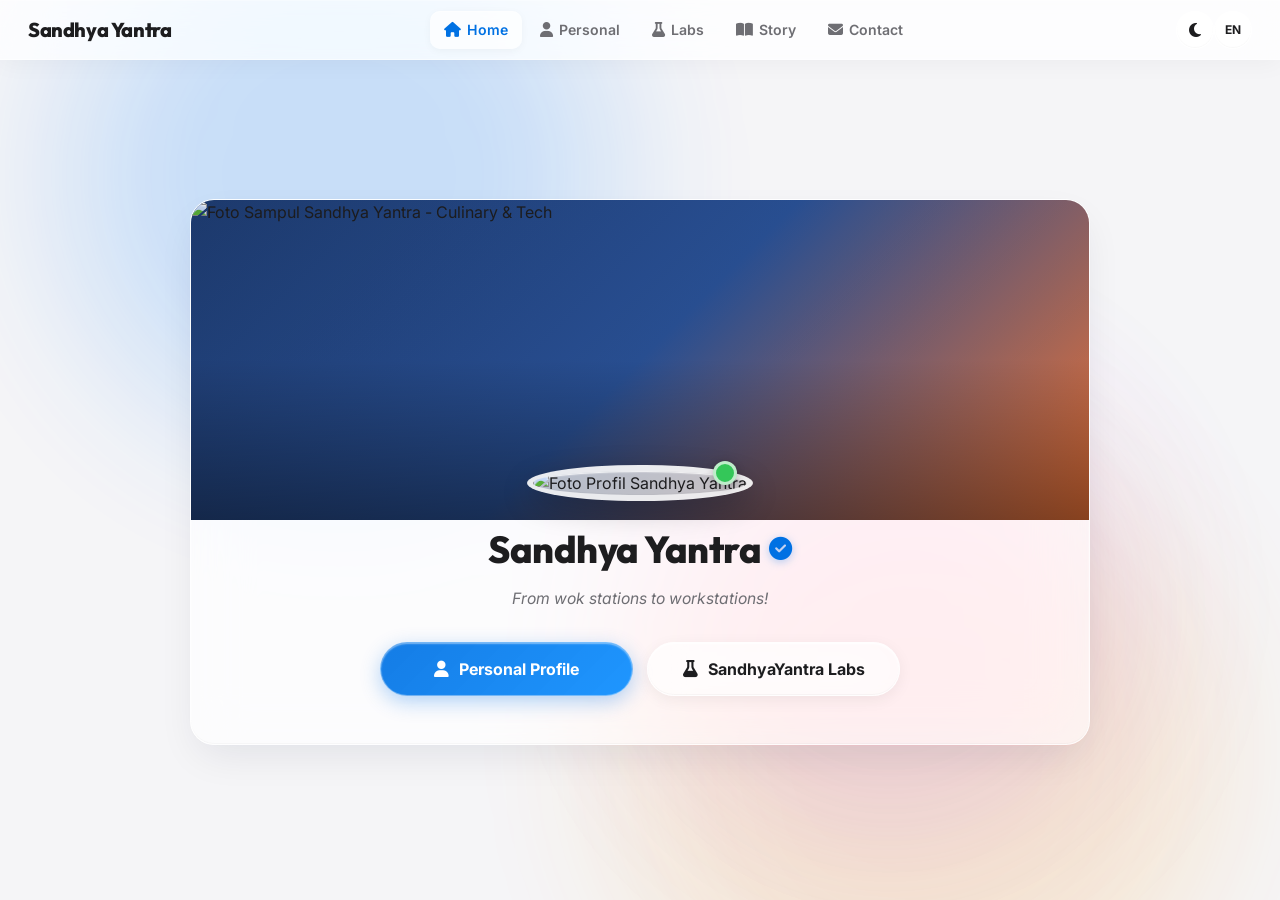
==== index.html @ 13108ecb "feat: update script version to v5 across multiple HTML files and enhance Indonesian translations in " ====
<!DOCTYPE html>
<html lang="en">
<head>
  <meta charset="UTF-8">
  <meta name="viewport" content="width=device-width, initial-scale=1.0">
  <title>Sandhya Yantra | From Wok Stations to Workstations</title>
  <meta name="description" content="Official landing page of Sandhya Yantra - Culinary professional transitioning into tech & web development.">
  
  <!-- Font Awesome 6 CDN for crisp icons -->
  <link rel="stylesheet" href="https://cdnjs.cloudflare.com/ajax/libs/font-awesome/6.5.1/css/all.min.css">
  
  <!-- Google Fonts: SF Pro / Inter & Outfit -->
  <link rel="preconnect" href="https://fonts.googleapis.com">
  <link rel="preconnect" href="https://fonts.gstatic.com" crossorigin>
  <link href="https://fonts.googleapis.com/css2?family=Inter:wght@300;400;500;600;700;800&family=Outfit:wght@500;600;700;800&display=swap" rel="stylesheet">
  
  <!-- Apple Liquid Glass Theme CSS -->
  <link rel="stylesheet" href="assets/css/style.css">
</head>
<body>

  <!-- Ambient Fluid Light Blobs (Provides dynamic refraction behind the liquid glass) -->
  <div class="glass-ambient-bg" aria-hidden="true">
    <div class="ambient-blob blob-1"></div>
    <div class="ambient-blob blob-2"></div>
    <div class="ambient-blob blob-3"></div>
  </div>

  <!-- ==========================================================================
       APPLE LIQUID GLASS TOP NAVIGATION BAR
       ========================================================================== -->
  <header class="glass-navbar">
    <!-- Left: Brand Title -->
    <div class="glass-nav-left">
      <a href="index.html" class="glass-brand-title">Sandhya Yantra</a>
    </div>

    <!-- Center: Navigation Tabs -->
    <nav class="glass-nav-center" aria-label="Main Navigation">
      <a href="index.html" class="glass-nav-tab active" title="Home">
        <i class="fa-solid fa-house"></i>
        <span class="tab-label">Home</span>
      </a>
      <a href="personal.html" class="glass-nav-tab" title="Personal Profile">
        <i class="fa-solid fa-user"></i>
        <span class="tab-label">Personal</span>
      </a>
      <a href="sandhyayantralabs.html" class="glass-nav-tab" title="SandhyaYantra Labs">
        <i class="fa-solid fa-flask"></i>
        <span class="tab-label">Labs</span>
      </a>
      <a href="story.html" class="glass-nav-tab" title="My Story">
        <i class="fa-solid fa-book-open"></i>
        <span class="tab-label">Story</span>
      </a>
      <a href="contact.html" class="glass-nav-tab" title="Contact">
        <i class="fa-solid fa-envelope"></i>
        <span class="tab-label">Contact</span>
      </a>
    </nav>

    <!-- Right: Theme Switcher -->
    <div class="glass-nav-right">
      <button class="glass-theme-btn" id="themeToggleBtn" title="Ganti Tema (Dark / Light Mode)" aria-label="Ganti Tema">
        <i class="fa-solid fa-moon" id="themeIcon"></i>
      </button>
      <button class="glass-language-btn" id="languageToggleBtn" type="button" aria-label="Ubah bahasa">
        <span id="languageLabel">EN</span>
      </button>
    </div>
  </header>

  <!-- ==========================================================================
       APPLE LIQUID GLASS PROFILE HERO CARD
       ========================================================================== -->
  <main class="glass-profile-main-container">
    <div class="glass-card-wrapper">
      
      <!-- Foto Sampul (Cover Photo) -->
      <div class="glass-cover-container">
        <img src="https://images.unsplash.com/photo-1555396273-367ea4eb4db5?w=1600&auto=format&fit=crop&q=80" 
             alt="Foto Sampul Sandhya Yantra - Culinary & Tech" 
             class="glass-cover-image">
        <div class="glass-cover-gradient-overlay"></div>
      </div>

      <!-- Profile Content Area -->
      <div class="glass-profile-content-body">
        
        <!-- Foto Profil (Profile Picture with Glass Ring) -->
        <div class="glass-avatar-wrapper">
          <img src="https://images.unsplash.com/photo-1577219491135-ce391730fb2c?w=400&auto=format&fit=crop&q=80" 
               alt="Foto Profil Sandhya Yantra" 
               class="glass-avatar-image">
          <div class="glass-online-indicator" title="Active Now"></div>
        </div>

        <!-- H1 Nama -->
        <div class="glass-name-heading-group">
          <h1 class="glass-profile-name">
            Sandhya Yantra
            <span class="glass-verified-check" title="Terverifikasi">
              <i class="fa-solid fa-circle-check"></i>
            </span>
          </h1>
        </div>

        <!-- Tagline (Tanpa Emoji) -->
        <div class="glass-tagline-container">
          <p class="glass-tagline-sub">From wok stations to workstations!</p>
        </div>

        <!-- 2 Tombol Aksi Liquid Glass (Personal & SandhyaYantra Labs) -->
        <div class="glass-action-buttons-group">
          <!-- Tombol 1: Menuju Personal -->
          <a href="personal.html" class="glass-cta-btn glass-cta-primary">
            <i class="fa-solid fa-user"></i>
            <span>Personal Profile</span>
          </a>

          <!-- Tombol 2: Menuju Bisnis (SandhyaYantra Labs) -->
          <a href="sandhyayantralabs.html" class="glass-cta-btn glass-cta-secondary">
            <i class="fa-solid fa-flask"></i>
            <span>SandhyaYantra Labs</span>
          </a>
        </div>

      </div>

    </div>
  </main>

  <!-- Custom JavaScript (Theme Switcher & Interactions) -->
  <script src="assets/js/script.js?v=5"></script>
</body>
</html>
---- assets/css/style.css ----
/* ==========================================================================
   SANDHYA YANTRA - APPLE LIQUID GLASS THEME (STYLE.CSS)
   Ultra-Premium Apple Glassmorphism with Full Mobile & Desktop Responsiveness
   ========================================================================== */

:root {
  /* Apple Light Mode - Pure Liquid Glass */
  --glass-bg-base: #f5f5f7;
  --glass-panel-bg: rgba(255, 255, 255, 0.68);
  --glass-panel-hover: rgba(255, 255, 255, 0.84);
  --glass-nav-bg: rgba(255, 255, 255, 0.78);
  --glass-card-nested: rgba(255, 255, 255, 0.55);
  --glass-border: rgba(255, 255, 255, 0.7);
  --glass-border-subtle: rgba(255, 255, 255, 0.45);
  --glass-inner-specular: inset 0 1px 1.5px 0 rgba(255, 255, 255, 0.95), inset 0 -1px 1px 0 rgba(0, 0, 0, 0.03);
  --glass-shadow: 0 16px 40px -8px rgba(0, 20, 60, 0.09), 0 0 1px rgba(0, 0, 0, 0.08);
  --glass-shadow-hover: 0 24px 50px -6px rgba(0, 50, 150, 0.15), 0 0 1px rgba(0, 0, 0, 0.1);
  --glass-blur: blur(28px) saturate(190%);
  
  /* Mouse & Touch Spotlight Glow Color */
  --mouse-glow: rgba(0, 113, 227, 0.16);
  --mouse-glow-border: rgba(0, 113, 227, 0.35);
  
  /* Text & Accent Tokens */
  --apple-text-primary: #1d1d1f;
  --apple-text-secondary: #6e6e73;
  --apple-text-muted: #86868b;
  --apple-blue: #0071e3;
  --apple-blue-hover: #0077ed;
  --apple-blue-glow: rgba(0, 113, 227, 0.3);
  --apple-green: #34c759;
  --apple-purple: #af52de;
  --apple-orange: #ff9500;
  
  /* Input & Button Tokens */
  --btn-primary-bg: linear-gradient(135deg, rgba(0, 113, 227, 0.92) 0%, rgba(0, 136, 255, 0.88) 100%);
  --btn-primary-border: rgba(255, 255, 255, 0.4);
  --btn-secondary-bg: rgba(255, 255, 255, 0.55);
  --btn-secondary-border: rgba(255, 255, 255, 0.7);
  --btn-secondary-hover: rgba(255, 255, 255, 0.88);
  --btn-secondary-text: #1d1d1f;
  --glass-input-bg: rgba(255, 255, 255, 0.65);
  --glass-input-border: rgba(0, 0, 0, 0.1);
  
  /* Ambient Mesh Orbs */
  --blob-1: rgba(0, 122, 255, 0.22);
  --blob-2: rgba(255, 149, 0, 0.18);
  --blob-3: rgba(175, 82, 222, 0.18);

  /* Dimensions & Typography */
  --nav-height: 60px;
  --radius-sm: 10px;
  --radius-md: 16px;
  --radius-lg: 24px;
  --radius-full: 9999px;
  --font-sans: -apple-system, BlinkMacSystemFont, 'SF Pro Display', 'SF Pro Text', 'Inter', 'Segoe UI', Roboto, sans-serif;
  --transition: all 0.3s cubic-bezier(0.16, 1, 0.3, 1);
}

[data-theme="dark"] {
  /* Apple Dark Mode - Deep Cosmic VisionOS Glass */
  --glass-bg-base: #0a0c10;
  --glass-panel-bg: rgba(24, 28, 38, 0.72);
  --glass-panel-hover: rgba(34, 40, 56, 0.85);
  --glass-nav-bg: rgba(18, 22, 30, 0.82);
  --glass-card-nested: rgba(255, 255, 255, 0.05);
  --glass-border: rgba(255, 255, 255, 0.14);
  --glass-border-subtle: rgba(255, 255, 255, 0.08);
  --glass-inner-specular: inset 0 1px 1.5px 0 rgba(255, 255, 255, 0.25), inset 0 -1px 1px 0 rgba(0, 0, 0, 0.4);
  --glass-shadow: 0 20px 60px -10px rgba(0, 0, 0, 0.7), 0 0 1px rgba(255, 255, 255, 0.1);
  --glass-shadow-hover: 0 30px 70px -8px rgba(0, 0, 0, 0.85), 0 0 1px rgba(255, 255, 255, 0.2);
  --glass-blur: blur(32px) saturate(210%);
  
  /* Mouse & Touch Spotlight Glow Color */
  --mouse-glow: rgba(41, 151, 255, 0.25);
  --mouse-glow-border: rgba(41, 151, 255, 0.45);
  
  /* Text & Accent Tokens */
  --apple-text-primary: #f5f5f7;
  --apple-text-secondary: #a1a1a6;
  --apple-text-muted: #86868b;
  --apple-blue: #2997ff;
  --apple-blue-hover: #40a9ff;
  --apple-blue-glow: rgba(41, 151, 255, 0.4);
  --apple-green: #30d158;
  --apple-purple: #bf5af2;
  --apple-orange: #ff9f0a;
  
  /* Input & Button Tokens */
  --btn-primary-bg: linear-gradient(135deg, rgba(41, 151, 255, 0.9) 0%, rgba(0, 113, 227, 0.85) 100%);
  --btn-primary-border: rgba(255, 255, 255, 0.35);
  --btn-secondary-bg: rgba(255, 255, 255, 0.09);
  --btn-secondary-border: rgba(255, 255, 255, 0.16);
  --btn-secondary-hover: rgba(255, 255, 255, 0.18);
  --btn-secondary-text: #f5f5f7;
  --glass-input-bg: rgba(255, 255, 255, 0.07);
  --glass-input-border: rgba(255, 255, 255, 0.12);
  
  /* Ambient Mesh Orbs */
  --blob-1: rgba(0, 113, 227, 0.28);
  --blob-2: rgba(255, 69, 58, 0.2);
  --blob-3: rgba(191, 90, 242, 0.24);
}

/* ==========================================================================
   BASE RESET, ACCESSIBILITY & TEXT SELECTION CONTROL
   ========================================================================== */
* {
  margin: 0;
  padding: 0;
  box-sizing: border-box;
  font-family: var(--font-sans);
  -webkit-font-smoothing: antialiased;
  -moz-osx-font-smoothing: grayscale;
  
  /* Disable text selection and highlight */
  -webkit-user-select: none;
  -moz-user-select: none;
  -ms-user-select: none;
  user-select: none;
  -webkit-touch-callout: none;
}

html {
  font-size: 16px;
  scroll-behavior: smooth;
}

body {
  background-color: var(--glass-bg-base);
  color: var(--apple-text-primary);
  min-height: 100vh;
  display: flex;
  flex-direction: column;
  line-height: 1.5;
  overflow-x: hidden;
  position: relative;
  transition: background-color 0.4s ease, color 0.4s ease;
  touch-action: manipulation;
  
  /* Disable text selection */
  -webkit-user-select: none;
  -moz-user-select: none;
  -ms-user-select: none;
  user-select: none;
}

/* Allow text selection in form inputs and textareas so users can type normally */
input,
textarea {
  -webkit-user-select: text;
  -moz-user-select: text;
  -ms-user-select: text;
  user-select: text;
}

img {
  -webkit-user-drag: none;
  user-select: none;
  -webkit-user-select: none;
  pointer-events: auto;
}

a {
  text-decoration: none;
  color: inherit;
}

button {
  border: none;
  background: transparent;
  cursor: pointer;
  font-family: inherit;
  font-size: 0.9375rem;
  transition: var(--transition);
  touch-action: manipulation;
}

.glass-language-btn {
  width: 38px;
  height: 38px;
  min-width: 38px;
  min-height: 38px;
  padding: 0;
  border: 1px solid var(--glass-border);
  border-radius: 50%;
  background: var(--glass-panel-bg);
  backdrop-filter: var(--glass-blur);
  -webkit-backdrop-filter: var(--glass-blur);
  box-shadow: var(--glass-inner-specular);
  color: var(--apple-text-primary);
  font-size: 0.75rem;
  font-weight: 700;
  letter-spacing: 0;
  display: flex;
  align-items: center;
  justify-content: center;
}

.glass-language-btn:hover,
.glass-language-btn:focus-visible {
  background: var(--glass-panel-hover);
  transform: scale(1.08);
  color: var(--apple-blue);
  border-color: var(--apple-blue);
  outline: none;
}

/* ==========================================================================
   AMBIENT FLUID LIGHT BLOBS
   ========================================================================== */
.glass-ambient-bg {
  position: fixed;
  top: 0;
  left: 0;
  width: 100vw;
  height: 100vh;
  pointer-events: none;
  z-index: 0;
  overflow: hidden;
}

.ambient-blob {
  position: absolute;
  border-radius: 50%;
  filter: blur(80px);
  opacity: 0.85;
  animation: floatFluid 20s infinite alternate ease-in-out;
}

.blob-1 {
  width: clamp(300px, 45vw, 550px);
  height: clamp(300px, 45vw, 550px);
  background: var(--blob-1);
  top: -100px;
  left: 5%;
  animation-duration: 18s;
}

.blob-2 {
  width: clamp(320px, 50vw, 600px);
  height: clamp(320px, 50vw, 600px);
  background: var(--blob-2);
  bottom: -150px;
  right: 5%;
  animation-duration: 22s;
}

.blob-3 {
  width: clamp(260px, 40vw, 500px);
  height: clamp(260px, 40vw, 500px);
  background: var(--blob-3);
  top: 40%;
  left: 50%;
  animation-name: floatFluidCentered;
  animation-duration: 25s;
}

@keyframes floatFluid {
  0% { transform: translate(0, 0) scale(1); }
  50% { transform: translate(40px, -30px) scale(1.08); }
  100% { transform: translate(-30px, 40px) scale(0.95); }
}

@keyframes floatFluidCentered {
  0%   { transform: translate(-50%, -50%) scale(1); }
  50%  { transform: translate(calc(-50% + 40px), calc(-50% - 30px)) scale(1.08); }
  100% { transform: translate(calc(-50% - 30px), calc(-50% + 40px)) scale(0.95); }
}

/* ==========================================================================
   DYNAMIC MOUSE & TOUCH SPOTLIGHT GLOW EFFECT (APPLE VISIONOS STYLE)
   ========================================================================== */
.glass-panel,
.glass-card-wrapper,
.glass-box-nested,
.lab-card,
.capability-item {
  position: relative;
  overflow: hidden;
}

/* Radial Light Follower Layer */
.glass-panel::before,
.glass-card-wrapper::before,
.glass-box-nested::before,
.lab-card::before,
.capability-item::before {
  content: '';
  position: absolute;
  top: 0;
  left: 0;
  right: 0;
  bottom: 0;
  border-radius: inherit;
  background: radial-gradient(
    480px circle at var(--mouse-x, -999px) var(--mouse-y, -999px),
    var(--mouse-glow),
    transparent 65%
  );
  opacity: 0;
  pointer-events: none;
  z-index: 1;
  transition: opacity 0.35s ease;
}

/* Border Spotlight Sheen */
.glass-panel::after,
.glass-card-wrapper::after,
.glass-box-nested::after,
.lab-card::after,
.capability-item::after {
  content: '';
  position: absolute;
  top: 0;
  left: 0;
  right: 0;
  bottom: 0;
  border-radius: inherit;
  padding: 1px;
  background: radial-gradient(
    380px circle at var(--mouse-x, -999px) var(--mouse-y, -999px),
    var(--mouse-glow-border),
    transparent 60%
  );
  -webkit-mask: linear-gradient(#fff 0 0) content-box, linear-gradient(#fff 0 0);
  -webkit-mask-composite: xor;
  mask-composite: exclude;
  opacity: 0;
  pointer-events: none;
  z-index: 2;
  transition: opacity 0.35s ease;
}

/* Show glow when hovered or touched */
.glass-panel:hover::before,
.glass-panel:hover::after,
.glass-card-wrapper:hover::before,
.glass-card-wrapper:hover::after,
.glass-box-nested:hover::before,
.glass-box-nested:hover::after,
.lab-card:hover::before,
.lab-card:hover::after,
.capability-item:hover::before,
.capability-item:hover::after {
  opacity: 1;
}

/* Inner content layering */
.glass-panel > *,
.glass-card-wrapper > *,
.glass-box-nested > *,
.lab-card > *,
.capability-item > * {
  position: relative;
  z-index: 3;
}

/* ==========================================================================
   TOP NAVIGATION BAR (RESPONSIVE FOR MOBILE & DESKTOP)
   ========================================================================== */
.glass-navbar {
  position: sticky;
  top: 0;
  z-index: 1000;
  height: var(--nav-height);
  background: var(--glass-nav-bg);
  backdrop-filter: var(--glass-blur);
  -webkit-backdrop-filter: var(--glass-blur);
  border-bottom: 1px solid var(--glass-border-subtle);
  box-shadow: 0 4px 24px rgba(0, 0, 0, 0.04), inset 0 1px 0 rgba(255, 255, 255, 0.3);
  display: flex;
  align-items: center;
  justify-content: space-between;
  padding: 0 clamp(12px, 3vw, 28px);
  gap: 12px;
  transition: var(--transition);
}

.glass-nav-left {
  display: flex;
  align-items: center;
  flex-shrink: 0;
}

.glass-brand-title {
  font-weight: 800;
  font-size: clamp(1.05rem, 2.5vw, 1.25rem);
  color: var(--apple-text-primary);
  letter-spacing: -0.4px;
  font-family: 'Outfit', var(--font-sans);
  transition: var(--transition);
  display: inline-flex;
  align-items: center;
  white-space: nowrap;
}

.glass-brand-title:hover {
  color: var(--apple-blue);
}

/* Center Tabs (Horizontal Scrollable on Mobile) */
.glass-nav-center {
  display: flex;
  align-items: center;
  justify-content: center;
  height: 100%;
  gap: 4px;
  overflow-x: auto;
  scrollbar-width: none;
  -webkit-overflow-scrolling: touch;
  /* FIX: claim remaining space so tabs don't get clipped */
  flex: 1;
  min-width: 0;
}

.glass-nav-center::-webkit-scrollbar {
  display: none;
}

.glass-nav-tab {
  height: 38px;
  padding: 0 14px;
  display: flex;
  align-items: center;
  justify-content: center;
  gap: 6px;
  border-radius: var(--radius-sm);
  color: var(--apple-text-secondary);
  font-size: 0.88rem;
  font-weight: 600;
  position: relative;
  white-space: nowrap;
  flex-shrink: 0;
  transition: var(--transition);
}

.glass-nav-tab i {
  font-size: 15px;
}

.glass-nav-tab:hover {
  background: var(--glass-panel-hover);
  color: var(--apple-text-primary);
  box-shadow: inset 0 1px 1px rgba(255, 255, 255, 0.3);
}

.glass-nav-tab.active {
  color: var(--apple-blue);
  background: var(--glass-panel-bg);
  box-shadow: inset 0 1px 1px rgba(255, 255, 255, 0.4), 0 2px 8px rgba(0, 0, 0, 0.04);
}

.glass-nav-right {
  display: flex;
  align-items: center;
  justify-content: flex-end;
  flex-shrink: 0;
}

.glass-theme-btn {
  width: 38px;
  height: 38px;
  min-width: 38px;
  min-height: 38px;
  border-radius: 50%;
  background: var(--glass-panel-bg);
  backdrop-filter: var(--glass-blur);
  -webkit-backdrop-filter: var(--glass-blur);
  border: 1px solid var(--glass-border);
  box-shadow: var(--glass-inner-specular);
  display: flex;
  align-items: center;
  justify-content: center;
  color: var(--apple-text-primary);
  font-size: 16px;
  cursor: pointer;
  transition: var(--transition);
}

.glass-theme-btn:hover {
  background: var(--glass-panel-hover);
  transform: scale(1.08) rotate(15deg);
  border-color: var(--apple-blue);
}

/* ==========================================================================
   PAGE CONTAINER & FLUID SECTION HEADERS
   ========================================================================== */
.glass-page-container {
  flex: 1;
  max-width: 1040px;
  width: 100%;
  margin: 0 auto;
  padding: clamp(24px, 4vw, 48px) clamp(14px, 3vw, 24px) clamp(40px, 6vw, 64px) clamp(14px, 3vw, 24px);
  position: relative;
  z-index: 10;
}

.glass-header-section {
  text-align: center;
  margin-bottom: clamp(24px, 4vw, 36px);
  animation: glassFadeUp 0.5s ease forwards;
}

.glass-badge {
  display: inline-flex;
  align-items: center;
  gap: 6px;
  padding: 5px 14px;
  background: var(--glass-panel-bg);
  backdrop-filter: var(--glass-blur);
  -webkit-backdrop-filter: var(--glass-blur);
  border: 1px solid var(--glass-border);
  border-radius: var(--radius-full);
  color: var(--apple-blue);
  font-size: clamp(0.75rem, 1.8vw, 0.82rem);
  font-weight: 700;
  text-transform: uppercase;
  letter-spacing: 0.6px;
  box-shadow: var(--glass-inner-specular);
  margin-bottom: 12px;
}

.glass-page-title {
  font-size: clamp(1.75rem, 4.5vw, 2.5rem);
  font-weight: 800;
  color: var(--apple-text-primary);
  letter-spacing: -0.6px;
  font-family: 'Outfit', var(--font-sans);
  margin-bottom: 8px;
  line-height: 1.2;
}

.glass-page-subtitle {
  font-size: clamp(0.95rem, 2vw, 1.1rem);
  color: var(--apple-text-secondary);
  max-width: 680px;
  margin: 0 auto;
  line-height: 1.5;
}

/* ==========================================================================
   UNIVERSAL LIQUID GLASS PANELS & FLUID GRIDS
   ========================================================================== */
.glass-panel {
  background: var(--glass-panel-bg);
  backdrop-filter: var(--glass-blur);
  -webkit-backdrop-filter: var(--glass-blur);
  border: 1px solid var(--glass-border);
  border-radius: var(--radius-lg);
  box-shadow: var(--glass-shadow), var(--glass-inner-specular);
  padding: clamp(20px, 3.5vw, 32px);
  margin-bottom: clamp(16px, 2.5vw, 24px);
  transition: var(--transition);
  animation: glassFadeUp 0.6s cubic-bezier(0.16, 1, 0.3, 1) forwards;
}

.glass-panel:hover {
  box-shadow: var(--glass-shadow-hover), var(--glass-inner-specular);
}

.glass-grid-2 {
  display: grid;
  grid-template-columns: repeat(auto-fit, minmax(min(100%, 360px), 1fr));
  gap: clamp(16px, 2.5vw, 24px);
  margin-bottom: clamp(16px, 2.5vw, 24px);
}

.glass-grid-3 {
  display: grid;
  grid-template-columns: repeat(auto-fit, minmax(min(100%, 280px), 1fr));
  gap: clamp(16px, 2.5vw, 24px);
  margin-bottom: clamp(16px, 2.5vw, 24px);
}

/* Nested Glass Box */
.glass-box-nested {
  background: var(--glass-card-nested);
  border: 1px solid var(--glass-border-subtle);
  border-radius: var(--radius-md);
  padding: clamp(16px, 2.5vw, 20px);
  box-shadow: inset 0 1px 1px rgba(255, 255, 255, 0.2);
  transition: var(--transition);
}

.glass-box-nested:hover {
  background: var(--glass-panel-hover);
  transform: translateY(-2px);
}

/* Glass Buttons */
.glass-btn {
  display: inline-flex;
  align-items: center;
  justify-content: center;
  gap: 10px;
  padding: 13px clamp(18px, 3vw, 26px);
  min-height: 46px;
  border-radius: var(--radius-full);
  font-weight: 700;
  font-size: 0.95rem;
  cursor: pointer;
  transition: var(--transition);
  backdrop-filter: var(--glass-blur);
  -webkit-backdrop-filter: var(--glass-blur);
  position: relative;
  z-index: 3;
  text-align: center;
}

.glass-btn-primary {
  background: var(--btn-primary-bg);
  color: #ffffff;
  border: 1px solid var(--btn-primary-border);
  box-shadow: 0 6px 20px var(--apple-blue-glow), inset 0 1px 1.5px rgba(255, 255, 255, 0.45);
}

.glass-btn-primary:hover {
  transform: translateY(-2px);
  box-shadow: 0 10px 28px var(--apple-blue-glow), inset 0 1px 1.5px rgba(255, 255, 255, 0.6);
  filter: brightness(1.05);
}

.glass-btn-secondary {
  background: var(--btn-secondary-bg);
  color: var(--btn-secondary-text);
  border: 1px solid var(--btn-secondary-border);
  box-shadow: 0 4px 16px rgba(0, 0, 0, 0.06), var(--glass-inner-specular);
}

.glass-btn-secondary:hover {
  background: var(--btn-secondary-hover);
  transform: translateY(-2px);
  box-shadow: 0 8px 24px rgba(0, 0, 0, 0.12), var(--glass-inner-specular);
}

.contact-map-shell {
  margin-top: 20px;
  border-radius: 18px;
  overflow: hidden;
  border: 1px solid var(--glass-border);
  box-shadow: var(--glass-shadow), var(--glass-inner-specular);
  background: var(--glass-panel-bg);
}

.contact-map-heading {
  display: flex;
  align-items: center;
  justify-content: space-between;
  gap: 12px;
  padding: 12px;
  color: var(--apple-text-primary);
  font-size: 0.82rem;
  font-weight: 700;
}

.contact-map-heading > span {
  display: inline-flex;
  align-items: center;
  gap: 8px;
}

.contact-map-heading > span i {
  color: var(--apple-blue);
}

.contact-map-toggle {
  flex-shrink: 0;
  padding: 7px 12px;
  min-height: 38px;
  font-size: 0.78rem;
}

.contact-map-frame {
  display: none;
  height: 220px;
}

.contact-map-frame.is-expanded {
  display: block;
}

.contact-map-frame iframe {
  width: 100%;
  height: 100%;
  border: 0;
  display: block;
  filter: saturate(0.85) contrast(0.95);
}

/* ==========================================================================
   PERSONAL PAGE STYLES
   ========================================================================== */
.personal-bio-lead {
  font-size: clamp(1rem, 2vw, 1.15rem);
  font-weight: 600;
  color: var(--apple-text-primary);
  margin-bottom: 12px;
  line-height: 1.5;
}

.personal-bio-text {
  font-size: clamp(0.92rem, 1.8vw, 1rem);
  color: var(--apple-text-secondary);
  line-height: 1.6;
  margin-bottom: 16px;
}

.personal-meta-list {
  display: flex;
  flex-direction: column;
  gap: 12px;
  margin-top: 16px;
}

.personal-meta-item {
  display: flex;
  align-items: flex-start;
  gap: 12px;
  font-size: 0.95rem;
  color: var(--apple-text-primary);
  line-height: 1.4;
}

.personal-meta-item i {
  color: var(--apple-blue);
  font-size: 1.1rem;
  width: 20px;
  text-align: center;
  margin-top: 2px;
  flex-shrink: 0;
}

.skill-tags-group {
  display: flex;
  flex-wrap: wrap;
  gap: 8px;
  margin-top: 14px;
}

.skill-tag {
  background: var(--glass-card-nested);
  border: 1px solid var(--glass-border-subtle);
  color: var(--apple-text-primary);
  padding: 6px 14px;
  border-radius: var(--radius-full);
  font-size: 0.85rem;
  font-weight: 600;
  display: inline-flex;
  align-items: center;
  gap: 6px;
  box-shadow: var(--glass-inner-specular);
  transition: var(--transition);
  position: relative;
  z-index: 3;
}

.skill-tag:hover {
  background: var(--glass-panel-hover);
  border-color: var(--apple-blue);
  transform: translateY(-2px);
}

.skill-tag i {
  color: var(--apple-blue);
}

.quote-highlight-glass {
  border-left: 4px solid var(--apple-blue);
  background: var(--glass-card-nested);
  padding: 14px 18px;
  border-radius: 0 var(--radius-md) var(--radius-md) 0;
  margin: 16px 0;
  font-style: italic;
  font-weight: 500;
  font-size: clamp(0.92rem, 1.8vw, 1rem);
  color: var(--apple-text-primary);
}

/* ==========================================================================
   SANDHYAYANTRA LABS (PROJECTS & BUSINESS)
   ========================================================================== */
.lab-card {
  display: flex;
  flex-direction: column;
  justify-content: space-between;
  overflow: hidden;
  position: relative;
}

.lab-card-img {
  width: 100%;
  height: clamp(160px, 25vw, 200px);
  object-fit: cover;
  border-radius: var(--radius-md);
  margin-bottom: 16px;
  transition: transform 0.4s ease;
}

.lab-card:hover .lab-card-img {
  transform: scale(1.03);
}

.lab-card-tag {
  font-size: 0.78rem;
  font-weight: 700;
  color: var(--apple-blue);
  text-transform: uppercase;
  letter-spacing: 0.5px;
  margin-bottom: 6px;
}

.lab-card-title {
  font-size: clamp(1.15rem, 2.5vw, 1.3rem);
  font-weight: 700;
  color: var(--apple-text-primary);
  margin-bottom: 8px;
  font-family: 'Outfit', var(--font-sans);
}

.lab-card-desc {
  font-size: 0.92rem;
  color: var(--apple-text-secondary);
  line-height: 1.5;
  margin-bottom: 16px;
}

.lab-card-footer {
  display: flex;
  align-items: center;
  justify-content: space-between;
  padding-top: 14px;
  border-top: 1px solid var(--glass-border-subtle);
  margin-top: auto;
  gap: 12px;
  flex-wrap: wrap;
}

.capability-item {
  display: flex;
  align-items: flex-start;
  gap: 16px;
  padding: 16px;
  border-radius: var(--radius-md);
  background: var(--glass-card-nested);
  border: 1px solid var(--glass-border-subtle);
}

.capability-icon {
  width: 42px;
  height: 42px;
  min-width: 42px;
  border-radius: 50%;
  background: var(--glass-panel-bg);
  border: 1px solid var(--glass-border);
  display: flex;
  align-items: center;
  justify-content: center;
  color: var(--apple-blue);
  font-size: 1.15rem;
  box-shadow: var(--glass-inner-specular);
  flex-shrink: 0;
}

/* ==========================================================================
   STORY PAGE (TIMELINE & COMPARISON TABLE)
   ========================================================================== */
.timeline-track {
  position: relative;
  padding-left: clamp(24px, 4vw, 36px);
}

.timeline-track::before {
  content: '';
  position: absolute;
  top: 0;
  bottom: 0;
  left: 8px;
  width: 2px;
  background: var(--glass-border);
}

.timeline-item {
  position: relative;
  margin-bottom: 28px;
}

.timeline-item:last-child {
  margin-bottom: 0;
}

.timeline-dot {
  position: absolute;
  left: clamp(-28px, -4.5vw, -36px);
  top: 4px;
  width: 20px;
  height: 20px;
  border-radius: 50%;
  background: var(--apple-blue);
  border: 3.5px solid var(--glass-panel-bg);
  box-shadow: 0 0 12px var(--apple-blue-glow);
}

.timeline-time {
  font-size: 0.82rem;
  font-weight: 700;
  color: var(--apple-blue);
  text-transform: uppercase;
  letter-spacing: 0.5px;
  margin-bottom: 4px;
}

.timeline-title {
  font-size: clamp(1.15rem, 2.5vw, 1.3rem);
  font-weight: 700;
  color: var(--apple-text-primary);
  margin-bottom: 8px;
  font-family: 'Outfit', var(--font-sans);
}

.timeline-desc {
  font-size: 0.95rem;
  color: var(--apple-text-secondary);
  line-height: 1.6;
}

.table-responsive-wrapper {
  width: 100%;
  overflow-x: auto;
  -webkit-overflow-scrolling: touch;
  margin-top: 16px;
  border-radius: var(--radius-sm);
}

.comparison-table-glass {
  width: 100%;
  min-width: 540px;
  border-collapse: collapse;
}

.comparison-table-glass th,
.comparison-table-glass td {
  padding: 12px 14px;
  text-align: left;
  border-bottom: 1px solid var(--glass-border-subtle);
  font-size: 0.9rem;
}

.comparison-table-glass th {
  font-weight: 700;
  color: var(--apple-text-primary);
  background: var(--glass-card-nested);
}

.comparison-table-glass td {
  color: var(--apple-text-secondary);
}

/* ==========================================================================
   CONTACT PAGE (FORMS & INFO)
   ========================================================================== */
.contact-form-group {
  margin-bottom: 18px;
}

.contact-label {
  display: block;
  font-size: 0.88rem;
  font-weight: 600;
  color: var(--apple-text-primary);
  margin-bottom: 6px;
}

.contact-input,
.contact-textarea {
  width: 100%;
  background: var(--glass-input-bg);
  backdrop-filter: var(--glass-blur);
  -webkit-backdrop-filter: var(--glass-blur);
  border: 1px solid var(--glass-input-border);
  border-radius: var(--radius-md);
  padding: 12px 16px;
  font-size: 0.95rem;
  color: var(--apple-text-primary);
  outline: none;
  font-family: inherit;
  transition: var(--transition);
}

.contact-textarea {
  min-height: 130px;
  resize: vertical;
}

.contact-input:focus,
.contact-textarea:focus {
  border-color: var(--apple-blue);
  box-shadow: 0 0 0 3px var(--apple-blue-glow);
  background: var(--glass-panel-hover);
}

.contact-input::placeholder,
.contact-textarea::placeholder {
  color: var(--apple-text-muted);
}

/* Toast Message Component */
.glass-toast {
  position: fixed;
  bottom: 24px;
  left: 50%;
  transform: translateX(-50%) translateY(100px);
  background: var(--glass-panel-bg);
  backdrop-filter: var(--glass-blur);
  -webkit-backdrop-filter: var(--glass-blur);
  border: 1px solid var(--glass-border);
  box-shadow: var(--glass-shadow-hover), var(--glass-inner-specular);
  padding: 12px 24px;
  border-radius: var(--radius-full);
  color: var(--apple-text-primary);
  font-weight: 600;
  font-size: 0.92rem;
  display: flex;
  align-items: center;
  gap: 10px;
  z-index: 5000;
  max-width: 90vw;
  text-align: center;
  opacity: 0;
  pointer-events: none;
  transition: transform 0.4s cubic-bezier(0.16, 1, 0.3, 1), opacity 0.4s ease;
}

.glass-toast.show {
  transform: translateX(-50%) translateY(0);
  opacity: 1;
  pointer-events: auto;
}

.glass-toast i {
  color: var(--apple-blue);
}

/* ==========================================================================
   LANDING HERO STYLES (INDEX.HTML SPECIFIC)
   ========================================================================== */
.glass-profile-main-container {
  flex: 1;
  display: flex;
  align-items: center;
  justify-content: center;
  padding: clamp(24px, 4vw, 40px) clamp(14px, 3vw, 20px) clamp(40px, 6vw, 56px) clamp(14px, 3vw, 20px);
  position: relative;
  z-index: 10;
}

.glass-card-wrapper {
  width: 100%;
  max-width: 900px;
  background: var(--glass-panel-bg);
  backdrop-filter: var(--glass-blur);
  -webkit-backdrop-filter: var(--glass-blur);
  border-radius: var(--radius-lg);
  border: 1px solid var(--glass-border);
  box-shadow: var(--glass-shadow), var(--glass-inner-specular);
  overflow: hidden;
  display: flex;
  flex-direction: column;
  transition: var(--transition);
  animation: glassFadeUp 0.6s cubic-bezier(0.16, 1, 0.3, 1) forwards;
}

.glass-card-wrapper:hover {
  box-shadow: var(--glass-shadow-hover), var(--glass-inner-specular);
}

@keyframes glassFadeUp {
  from {
    opacity: 0;
    transform: translateY(28px) scale(0.98);
  }
  to {
    opacity: 1;
    transform: translateY(0) scale(1);
  }
}

.glass-cover-container {
  position: relative;
  width: 100%;
  height: clamp(180px, 32vw, 320px);
  overflow: hidden;
  background: linear-gradient(135deg, #1e3c72 0%, #2a5298 50%, #f77737 100%);
}

.glass-cover-image {
  width: 100%;
  height: 100%;
  object-fit: cover;
  display: block;
  transition: transform 0.8s cubic-bezier(0.16, 1, 0.3, 1);
}

.glass-card-wrapper:hover .glass-cover-image {
  transform: scale(1.03);
}

.glass-cover-gradient-overlay {
  position: absolute;
  top: 0;
  left: 0;
  width: 100%;
  height: 100%;
  background: linear-gradient(to bottom, rgba(0, 0, 0, 0.05) 50%, rgba(0, 0, 0, 0.45) 100%);
}

.glass-profile-content-body {
  display: flex;
  flex-direction: column;
  align-items: center;
  text-align: center;
  padding: 0 clamp(16px, 4vw, 32px) clamp(32px, 5vw, 48px) clamp(16px, 4vw, 32px);
  position: relative;
}

.glass-avatar-wrapper {
  position: relative;
  margin-top: clamp(-55px, -10vw, -90px);
  margin-bottom: clamp(14px, 2.5vw, 20px);
}

.glass-avatar-image {
  width: clamp(110px, 20vw, 170px);
  height: clamp(110px, 20vw, 170px);
  border-radius: 50%;
  border: clamp(4px, 0.8vw, 6px) solid var(--glass-border);
  object-fit: cover;
  background: var(--glass-panel-bg);
  box-shadow: 0 10px 30px rgba(0, 0, 0, 0.22), var(--glass-inner-specular);
  transition: transform 0.4s cubic-bezier(0.16, 1, 0.3, 1);
}

.glass-avatar-wrapper:hover .glass-avatar-image {
  transform: scale(1.04);
}

.glass-online-indicator {
  position: absolute;
  bottom: clamp(8px, 1.8vw, 16px);
  right: clamp(8px, 1.8vw, 16px);
  width: clamp(18px, 3vw, 24px);
  height: clamp(18px, 3vw, 24px);
  background-color: var(--apple-green);
  border: clamp(2.5px, 0.5vw, 3.5px) solid var(--glass-panel-bg);
  border-radius: 50%;
  box-shadow: 0 2px 8px rgba(0, 0, 0, 0.25);
}

.glass-name-heading-group {
  margin-bottom: 10px;
}

.glass-profile-name {
  font-size: clamp(1.6rem, 4.5vw, 2.35rem);
  font-weight: 800;
  color: var(--apple-text-primary);
  letter-spacing: -0.5px;
  display: inline-flex;
  align-items: center;
  justify-content: center;
  gap: 8px;
  flex-wrap: wrap;
  font-family: 'Outfit', var(--font-sans);
}

.glass-verified-check {
  color: var(--apple-blue);
  font-size: clamp(1.2rem, 3vw, 1.45rem);
  display: inline-flex;
  align-items: center;
  filter: drop-shadow(0 2px 4px var(--apple-blue-glow));
}

.glass-tagline-container {
  max-width: 650px;
  margin-bottom: clamp(20px, 3.5vw, 32px);
}

.glass-tagline-main {
  font-size: clamp(1rem, 2.2vw, 1.15rem);
  font-weight: 700;
  color: var(--apple-text-primary);
  line-height: 1.4;
  margin-bottom: 4px;
}

.glass-tagline-sub {
  font-size: clamp(0.88rem, 1.8vw, 0.98rem);
  color: var(--apple-text-secondary);
  font-style: italic;
}

.glass-action-buttons-group {
  display: flex;
  align-items: center;
  justify-content: center;
  gap: 14px;
  width: 100%;
  max-width: 520px;
}

.glass-cta-btn {
  flex: 1;
  display: inline-flex;
  align-items: center;
  justify-content: center;
  gap: 10px;
  padding: 14px clamp(18px, 3vw, 26px);
  min-height: 48px;
  border-radius: var(--radius-full);
  font-weight: 700;
  font-size: clamp(0.92rem, 2vw, 1rem);
  cursor: pointer;
  transition: var(--transition);
  backdrop-filter: var(--glass-blur);
  -webkit-backdrop-filter: var(--glass-blur);
  position: relative;
  overflow: hidden;
  z-index: 3;
  text-align: center;
}

.glass-cta-primary {
  background: var(--btn-primary-bg);
  color: #ffffff;
  border: 1px solid var(--btn-primary-border);
  box-shadow: 0 6px 20px var(--apple-blue-glow), inset 0 1px 1.5px rgba(255, 255, 255, 0.45);
}

.glass-cta-primary:hover {
  transform: translateY(-2px);
  box-shadow: 0 10px 28px var(--apple-blue-glow), inset 0 1px 1.5px rgba(255, 255, 255, 0.6);
  filter: brightness(1.05);
}

.glass-cta-secondary {
  background: var(--btn-secondary-bg);
  color: var(--btn-secondary-text);
  border: 1px solid var(--btn-secondary-border);
  box-shadow: 0 4px 16px rgba(0, 0, 0, 0.06), var(--glass-inner-specular);
}

.glass-cta-secondary:hover {
  background: var(--btn-secondary-hover);
  transform: translateY(-2px);
  box-shadow: 0 8px 24px rgba(0, 0, 0, 0.12), var(--glass-inner-specular);
  border-color: var(--glass-border);
}

.glass-cta-btn i {
  font-size: 1.05rem;
}

/* ==========================================================================
   FINE-TUNED RESPONSIVE BREAKPOINTS (DESKTOP, TABLET, MOBILE)
   ========================================================================== */

/* Tablet & Smaller Laptops */
@media (max-width: 860px) {
  .glass-action-buttons-group {
    flex-direction: column;
    gap: 12px;
    width: 100%;
  }

  .glass-cta-btn {
    width: 100%;
  }
}

/* Mobile Devices (Smartphones < 640px) */
@media (max-width: 640px) {
  .glass-navbar {
    padding: 0 10px;
    gap: 8px;
  }

  .glass-nav-tab .tab-label {
    display: none;
  }

  .glass-nav-tab {
    padding: 0 10px;
    height: 36px;
    min-width: 36px;
  }

  .glass-nav-center {
    gap: 2px;
    justify-content: flex-start; /* left-align so scroll works naturally */
  }

  .glass-brand-title {
    font-size: 0.95rem;
    white-space: nowrap;
    overflow: hidden;
    text-overflow: ellipsis;
    max-width: 110px;
  }

  .glass-nav-left {
    flex-shrink: 1;
    min-width: 0;
  }

  .capability-item {
    flex-direction: column;
    gap: 10px;
  }
}

/* Small Smartphone Viewports (< 400px) */
@media (max-width: 400px) {
  .glass-brand-title {
    display: none;
  }

  .glass-navbar {
    padding: 0 8px;
    gap: 6px;
  }

  .glass-nav-tab {
    padding: 0 8px;
    min-width: 32px;
  }

  .glass-nav-center {
    justify-content: flex-start;
  }
}

/* ==========================================================================
   SOCIAL MEDIA PROFILE CARD & BUTTONS  (Liquid Glass Edition)
   ========================================================================== */

/* ── Profile Preview Card ── */
.socmed-profile-card {
  display: flex;
  align-items: center;
  gap: 14px;
  /* Same frosted-glass layer as .glass-panel */
  background: var(--glass-panel-bg);
  backdrop-filter: var(--glass-blur);
  -webkit-backdrop-filter: var(--glass-blur);
  border: 1px solid var(--glass-border);
  border-radius: var(--radius-md);
  padding: 14px 16px;
  margin-bottom: 14px;
  /* Specular top-edge highlight */
  box-shadow: var(--glass-shadow), var(--glass-inner-specular);
  position: relative;
  overflow: hidden;
}

/* Subtle blue→purple tinted sheen inside the card */
.socmed-profile-card::after {
  content: '';
  position: absolute;
  inset: 0;
  background: linear-gradient(
    130deg,
    rgba(0, 113, 227, 0.05) 0%,
    rgba(175, 82, 222, 0.03) 60%,
    transparent 100%
  );
  pointer-events: none;
}

.socmed-avatar-ring {
  flex-shrink: 0;
  width: 56px;
  height: 56px;
  border-radius: 50%;
  background: linear-gradient(135deg, var(--apple-blue) 0%, var(--apple-purple) 100%);
  padding: 2.5px;
  box-shadow: 0 4px 16px rgba(0, 113, 227, 0.4), inset 0 1px 1px rgba(255,255,255,0.5);
}

.socmed-avatar-inner {
  width: 100%;
  height: 100%;
  border-radius: 50%;
  background: var(--glass-panel-bg);
  backdrop-filter: var(--glass-blur);
  -webkit-backdrop-filter: var(--glass-blur);
  display: flex;
  align-items: center;
  justify-content: center;
}

.socmed-profile-info {
  display: flex;
  flex-direction: column;
  gap: 3px;
  flex: 1;
  min-width: 0;
}

.socmed-display-name {
  font-family: 'Outfit', sans-serif;
  font-weight: 700;
  font-size: 1rem;
  color: var(--apple-text-primary);
  line-height: 1.2;
}

.socmed-handle {
  font-size: 0.8rem;
  color: var(--apple-text-muted);
  font-weight: 500;
  letter-spacing: 0.01em;
}

.socmed-platform-badges {
  display: flex;
  gap: 6px;
  margin-top: 7px;
}

.socmed-badge-pill {
  --pill-color: #1d1d1f;
  display: inline-flex;
  align-items: center;
  justify-content: center;
  width: 26px;
  height: 26px;
  border-radius: 50%;
  background: var(--pill-color, var(--apple-text-primary));
  color: #fff;
  font-size: 0.7rem;
  box-shadow: 0 2px 8px rgba(0,0,0,0.22), inset 0 1px 1px rgba(255,255,255,0.3);
  transition: transform 0.22s cubic-bezier(0.16,1,0.3,1), box-shadow 0.22s ease;
}

.socmed-badge-pill:hover {
  transform: scale(1.18) translateY(-1px);
  box-shadow: 0 5px 14px rgba(0,0,0,0.32), inset 0 1px 1px rgba(255,255,255,0.3);
}

/* Pulsing online status dot */
.socmed-status-dot {
  position: absolute;
  top: 13px;
  right: 14px;
  width: 10px;
  height: 10px;
  border-radius: 50%;
  background: var(--apple-green);
  box-shadow: 0 0 0 2.5px var(--glass-panel-bg), 0 0 8px rgba(52, 199, 89, 0.8);
  animation: socmed-pulse 2.4s ease-in-out infinite;
}

@keyframes socmed-pulse {
  0%, 100% { box-shadow: 0 0 0 2.5px var(--glass-panel-bg), 0 0 6px  rgba(52,199,89,0.7); }
  50%       { box-shadow: 0 0 0 2.5px var(--glass-panel-bg), 0 0 16px rgba(52,199,89,1);   }
}

/* ── Buttons Grid ── */
.socmed-buttons-grid {
  display: flex;
  flex-direction: column;
  gap: 9px;
}

/* ── Base Liquid-Glass Button ── */
.socmed-btn {
  display: flex;
  align-items: center;
  gap: 13px;
  padding: 11px 14px;
  border-radius: var(--radius-md);
  text-decoration: none;

  /* Liquid-glass surface identical to .glass-btn-secondary */
  background: var(--btn-secondary-bg);
  backdrop-filter: var(--glass-blur);
  -webkit-backdrop-filter: var(--glass-blur);
  border: 1px solid var(--btn-secondary-border);

  /* Specular top-edge + soft drop shadow */
  box-shadow: var(--glass-inner-specular),
              0 4px 16px rgba(0, 0, 0, 0.06);

  transition: var(--transition);
  cursor: pointer;
  position: relative;
  overflow: hidden;
}

/* Platform-tinted glass sheen (hidden until hover) */
.socmed-btn::before {
  content: '';
  position: absolute;
  inset: 0;
  opacity: 0;
  transition: opacity 0.28s ease;
  pointer-events: none;
  border-radius: inherit;
  background: var(--btn-tint, transparent);
}

/* Specular white top-edge streak — always visible */
.socmed-btn::after {
  content: '';
  position: absolute;
  top: 0; left: 10%; right: 10%;
  height: 1px;
  background: linear-gradient(90deg,
    transparent 0%,
    rgba(255,255,255,0.85) 40%,
    rgba(255,255,255,0.85) 60%,
    transparent 100%
  );
  border-radius: 999px;
  pointer-events: none;
}

.socmed-btn:hover::before { opacity: 1; }

.socmed-btn:hover {
  background: var(--btn-secondary-hover);
  transform: translateY(-2px);
  border-color: var(--btn-border-hover, var(--glass-border));
  box-shadow: var(--glass-inner-specular),
              var(--glass-shadow-hover),
              0 0 0 1px var(--btn-border-hover, rgba(0,0,0,0));
}

.socmed-btn:active {
  transform: translateY(0) scale(0.985);
  box-shadow: var(--glass-inner-specular), 0 2px 8px rgba(0,0,0,0.08);
}

/* ── Icon Pill ── */
.socmed-btn-icon {
  flex-shrink: 0;
  width: 38px;
  height: 38px;
  border-radius: 11px;
  display: flex;
  align-items: center;
  justify-content: center;
  font-size: 1.1rem;
  color: #fff;

  /* Frosted glass icon background */
  background: var(--icon-bg, var(--apple-blue));
  /* Specular edge on icon pill */
  box-shadow: inset 0 1px 1px rgba(255,255,255,0.45),
              inset 0 -1px 1px rgba(0,0,0,0.12),
              0 3px 10px var(--icon-glow, rgba(0,113,227,0.35));

  transition: transform 0.25s cubic-bezier(0.16,1,0.3,1),
              box-shadow 0.25s ease;
}

.socmed-btn:hover .socmed-btn-icon {
  transform: scale(1.1);
  box-shadow: inset 0 1px 1px rgba(255,255,255,0.55),
              inset 0 -1px 1px rgba(0,0,0,0.12),
              0 6px 18px var(--icon-glow, rgba(0,113,227,0.5));
}

/* Text */
.socmed-btn-text {
  display: flex;
  flex-direction: column;
  gap: 2px;
  flex: 1;
  min-width: 0;
}

.socmed-btn-platform {
  font-family: 'Outfit', sans-serif;
  font-weight: 700;
  font-size: 0.92rem;
  color: var(--apple-text-primary);
  line-height: 1.2;
}

.socmed-btn-username {
  font-size: 0.77rem;
  color: var(--apple-text-muted);
  font-weight: 500;
  white-space: nowrap;
  overflow: hidden;
  text-overflow: ellipsis;
}

/* Arrow */
.socmed-btn-arrow {
  flex-shrink: 0;
  font-size: 0.7rem;
  color: var(--apple-text-muted);
  opacity: 0.45;
  transition: transform 0.25s cubic-bezier(0.16,1,0.3,1), opacity 0.25s ease;
}

.socmed-btn:hover .socmed-btn-arrow {
  transform: translate(3px, -3px);
  opacity: 1;
}

/* ── Per-platform tokens ── */

/* GitHub */
.socmed-btn-github {
  --icon-bg:          #24292e;
  --icon-glow:        rgba(36,  41, 46,  0.38);
  --btn-tint:         linear-gradient(135deg, rgba(36,41,46,0.06) 0%, transparent 100%);
  --btn-border-hover: rgba(36, 41, 46, 0.3);
}
[data-theme="dark"] .socmed-btn-github {
  --icon-bg:   #e6edf3;
  --icon-glow: rgba(200,210,230,0.35);
}
[data-theme="dark"] .socmed-btn-github .socmed-btn-icon { color: #24292e; }

/* Instagram */
.socmed-btn-instagram {
  --icon-bg:          linear-gradient(135deg,#f09433 0%,#e6683c 25%,#dc2743 50%,#cc2366 75%,#bc1888 100%);
  --icon-glow:        rgba(225, 48,108,  0.42);
  --btn-tint:         linear-gradient(135deg, rgba(225,48,108,0.07) 0%, rgba(253,204,74,0.04) 100%);
  --btn-border-hover: rgba(225, 48,108, 0.28);
}

/* Facebook */
.socmed-btn-facebook {
  --icon-bg:          #1877F2;
  --icon-glow:        rgba(24, 119,242,  0.4);
  --btn-tint:         linear-gradient(135deg, rgba(24,119,242,0.07) 0%, transparent 100%);
  --btn-border-hover: rgba(24,119,242,0.28);
}

/* Email */
.socmed-btn-email {
  --icon-bg:          #34c759;
  --icon-glow:        rgba(52, 199, 89,  0.38);
  --btn-tint:         linear-gradient(135deg, rgba(52,199,89,0.07) 0%, transparent 100%);
  --btn-border-hover: rgba(52,199,89,0.28);
}
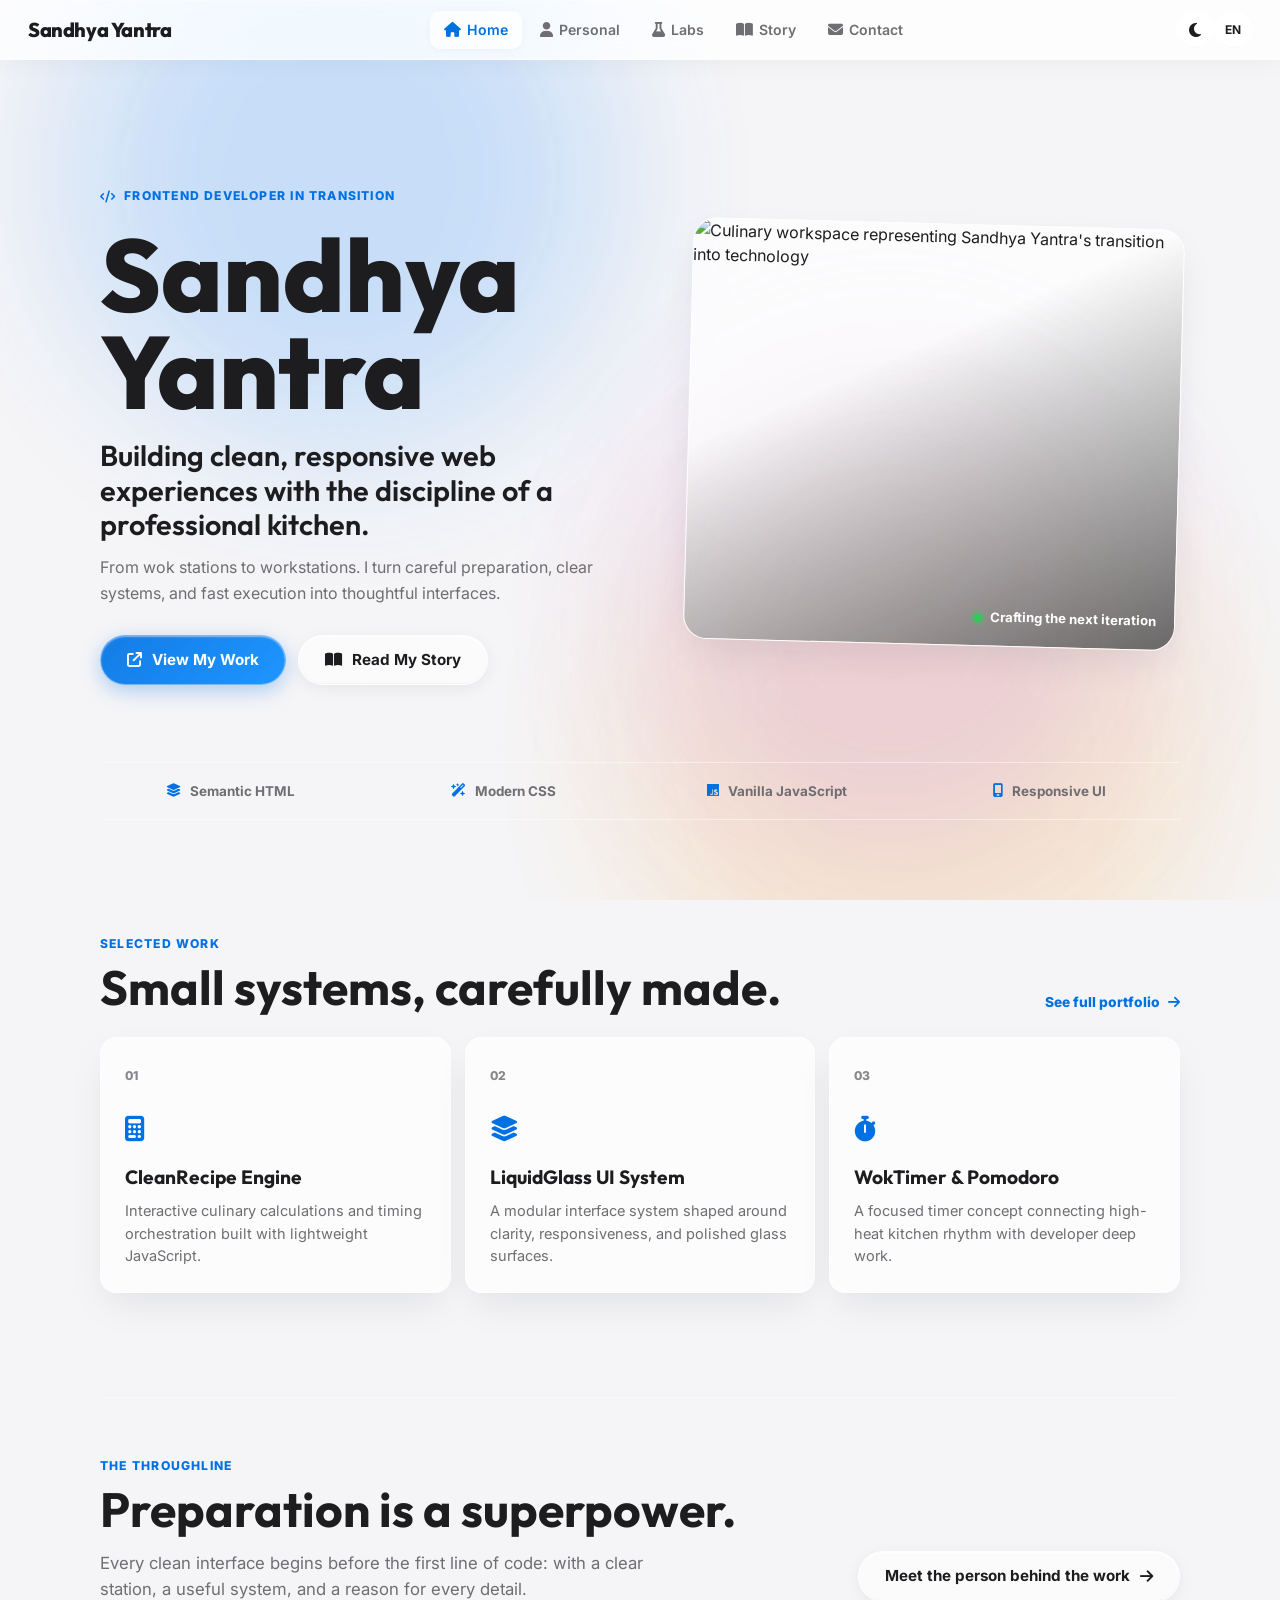
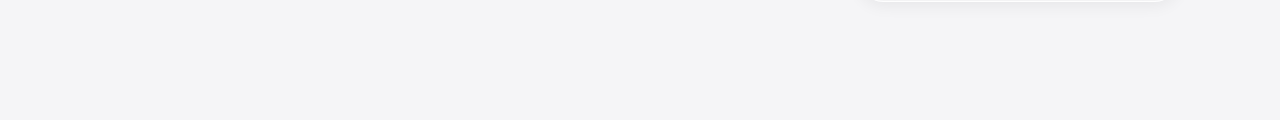
==== commit e5f15961: "banyak bet ini gatau lagi mau bikin pesan apa,,,, yaudah yang penting commit aja lah yaaaaa huaaaaaa" ====
--- a/index.html
+++ b/index.html
@@ -70,67 +70,59 @@
     </div>
   </header>
 
-  <!-- ==========================================================================
-       APPLE LIQUID GLASS PROFILE HERO CARD
-       ========================================================================== -->
-  <main class="glass-profile-main-container">
-    <div class="glass-card-wrapper">
-      
-      <!-- Foto Sampul (Cover Photo) -->
-      <div class="glass-cover-container">
-        <img src="https://images.unsplash.com/photo-1555396273-367ea4eb4db5?w=1600&auto=format&fit=crop&q=80" 
-             alt="Foto Sampul Sandhya Yantra - Culinary & Tech" 
-             class="glass-cover-image">
-        <div class="glass-cover-gradient-overlay"></div>
+  <main class="landing-page">
+    <section class="landing-hero">
+      <div class="landing-hero-copy">
+        <span class="landing-eyebrow"><i class="fa-solid fa-code"></i> Frontend Developer in Transition</span>
+        <h1>Sandhya Yantra</h1>
+        <p class="landing-hero-lead">Building clean, responsive web experiences with the discipline of a professional kitchen.</p>
+        <p class="landing-hero-support">From wok stations to workstations. I turn careful preparation, clear systems, and fast execution into thoughtful interfaces.</p>
+        <div class="landing-actions">
+          <a href="portfolio.html" class="glass-btn glass-btn-primary"><i class="fa-solid fa-arrow-up-right-from-square"></i> View My Work</a>
+          <a href="story.html" class="glass-btn glass-btn-secondary"><i class="fa-solid fa-book-open"></i> Read My Story</a>
+        </div>
       </div>
+      <div class="landing-hero-visual">
+        <img src="https://images.unsplash.com/photo-1555396273-367ea4eb4db5?w=1200&auto=format&fit=crop&q=80" loading="eager" decoding="async" alt="Culinary workspace representing Sandhya Yantra's transition into technology">
+        <div class="landing-visual-caption"><span class="landing-status-dot"></span> Crafting the next iteration</div>
+      </div>
+    </section>
 
-      <!-- Profile Content Area -->
-      <div class="glass-profile-content-body">
-        
-        <!-- Foto Profil (Profile Picture with Glass Ring) -->
-        <div class="glass-avatar-wrapper">
-          <img src="https://images.unsplash.com/photo-1577219491135-ce391730fb2c?w=400&auto=format&fit=crop&q=80" 
-               alt="Foto Profil Sandhya Yantra" 
-               class="glass-avatar-image">
-          <div class="glass-online-indicator" title="Active Now"></div>
-        </div>
+    <section class="landing-skill-strip" aria-label="Core capabilities">
+      <span><i class="fa-solid fa-layer-group"></i> Semantic HTML</span>
+      <span><i class="fa-solid fa-wand-magic-sparkles"></i> Modern CSS</span>
+      <span><i class="fa-brands fa-js"></i> Vanilla JavaScript</span>
+      <span><i class="fa-solid fa-mobile-screen"></i> Responsive UI</span>
+    </section>
 
-        <!-- H1 Nama -->
-        <div class="glass-name-heading-group">
-          <h1 class="glass-profile-name">
-            Sandhya Yantra
-            <span class="glass-verified-check" title="Terverifikasi">
-              <i class="fa-solid fa-circle-check"></i>
-            </span>
-          </h1>
-        </div>
+    <section class="landing-section">
+      <div class="landing-section-heading">
+        <div><span class="landing-kicker">Selected work</span><h2>Small systems, carefully made.</h2></div>
+        <a href="portfolio.html" class="landing-text-link">See full portfolio <i class="fa-solid fa-arrow-right"></i></a>
+      </div>
+      <div class="landing-project-grid">
+        <a href="sandhyayantralabs.html" class="landing-project-card">
+          <span class="landing-project-number">01</span><i class="fa-solid fa-calculator"></i>
+          <h3>CleanRecipe Engine</h3><p>Interactive culinary calculations and timing orchestration built with lightweight JavaScript.</p>
+        </a>
+        <a href="sandhyayantralabs.html" class="landing-project-card">
+          <span class="landing-project-number">02</span><i class="fa-solid fa-layer-group"></i>
+          <h3>LiquidGlass UI System</h3><p>A modular interface system shaped around clarity, responsiveness, and polished glass surfaces.</p>
+        </a>
+        <a href="sandhyayantralabs.html" class="landing-project-card">
+          <span class="landing-project-number">03</span><i class="fa-solid fa-stopwatch"></i>
+          <h3>WokTimer &amp; Pomodoro</h3><p>A focused timer concept connecting high-heat kitchen rhythm with developer deep work.</p>
+        </a>
+      </div>
+    </section>
 
-        <!-- Tagline (Tanpa Emoji) -->
-        <div class="glass-tagline-container">
-          <p class="glass-tagline-sub">From wok stations to workstations!</p>
-        </div>
-
-        <!-- 2 Tombol Aksi Liquid Glass (Personal & SandhyaYantra Labs) -->
-        <div class="glass-action-buttons-group">
-          <!-- Tombol 1: Menuju Personal -->
-          <a href="personal.html" class="glass-cta-btn glass-cta-primary">
-            <i class="fa-solid fa-user"></i>
-            <span>Personal Profile</span>
-          </a>
-
-          <!-- Tombol 2: Menuju Bisnis (SandhyaYantra Labs) -->
-          <a href="sandhyayantralabs.html" class="glass-cta-btn glass-cta-secondary">
-            <i class="fa-solid fa-flask"></i>
-            <span>SandhyaYantra Labs</span>
-          </a>
-        </div>
-
-      </div>
-
-    </div>
+    <section class="landing-story-band">
+      <div><span class="landing-kicker">The throughline</span><h2>Preparation is a superpower.</h2><p>Every clean interface begins before the first line of code: with a clear station, a useful system, and a reason for every detail.</p></div>
+      <a href="personal.html" class="glass-btn glass-btn-secondary">Meet the person behind the work <i class="fa-solid fa-arrow-right"></i></a>
+    </section>
   </main>
 
   <!-- Custom JavaScript (Theme Switcher & Interactions) -->
-  <script src="assets/js/script.js?v=5"></script>
+  <script src="assets/js/script.js?v=6"></script>
 </body>
 </html>
--- a/assets/css/style.css
+++ b/assets/css/style.css
@@ -707,6 +707,319 @@
   margin-bottom: 16px;
 }
 
+
+.personal-page {
+  max-width: 1120px;
+}
+
+.personal-profile-hero {
+  margin-bottom: 32px;
+  overflow: hidden;
+  border: 1px solid var(--glass-border);
+  border-radius: var(--radius-lg);
+  background: var(--glass-panel-bg);
+  box-shadow: var(--glass-shadow);
+}
+
+.personal-cover-placeholder {
+  min-height: 220px;
+  display: flex;
+  align-items: center;
+  justify-content: center;
+  background: linear-gradient(135deg, #162033 0%, #263b50 52%, #8b5e3c 100%);
+  color: rgba(255, 255, 255, 0.82);
+  font-size: 0.82rem;
+  font-weight: 700;
+  letter-spacing: 0.08em;
+  text-transform: uppercase;
+}
+
+.personal-cover-placeholder span {
+  padding: 9px 14px;
+  border: 1px solid rgba(255, 255, 255, 0.28);
+  border-radius: var(--radius-full);
+  background: rgba(0, 0, 0, 0.2);
+}
+
+.personal-cover-placeholder i {
+  margin-right: 7px;
+}
+
+.personal-identity {
+  display: flex;
+  align-items: center;
+  gap: 28px;
+  padding: 0 clamp(20px, 5vw, 52px) 34px;
+}
+
+.personal-avatar-frame {
+  width: clamp(130px, 18vw, 190px);
+  height: clamp(130px, 18vw, 190px);
+  flex: 0 0 auto;
+  margin-top: -68px;
+  overflow: hidden;
+  border: 6px solid var(--glass-panel-bg);
+  border-radius: 50%;
+  background: linear-gradient(135deg, #2d4055, #b77950);
+  box-shadow: 0 12px 30px rgba(0, 0, 0, 0.24);
+}
+
+.personal-avatar-frame img {
+  width: 100%;
+  height: 100%;
+  display: block;
+  object-fit: cover;
+}
+
+.personal-avatar-frame.is-missing::after {
+  content: 'Profile photo';
+  display: grid;
+  width: 100%;
+  height: 100%;
+  place-items: center;
+  color: rgba(255, 255, 255, 0.78);
+  font-size: 0.7rem;
+  font-weight: 800;
+  letter-spacing: 0.08em;
+  text-transform: uppercase;
+}
+
+.personal-identity-copy {
+  padding-top: 24px;
+}
+
+.personal-identity-copy h1 {
+  margin: 6px 0 8px;
+  color: var(--apple-text-primary);
+  font-family: 'Outfit', var(--font-sans);
+  font-size: clamp(2rem, 5vw, 3.5rem);
+  line-height: 1;
+}
+
+.personal-identity-copy h1 i {
+  color: var(--apple-blue);
+  font-size: 0.55em;
+  vertical-align: middle;
+}
+
+.personal-identity-copy > p {
+  max-width: 620px;
+  color: var(--apple-text-secondary);
+  font-size: 1.05rem;
+  line-height: 1.5;
+}
+
+.personal-hero-links {
+  display: flex;
+  flex-wrap: wrap;
+  gap: 10px;
+  margin-top: 20px;
+}
+
+.personal-intro-grid {
+  display: grid;
+  grid-template-columns: minmax(0, 1.25fr) minmax(250px, 0.75fr);
+  gap: clamp(24px, 6vw, 80px);
+  align-items: start;
+  margin: 0 auto clamp(58px, 9vw, 100px);
+  max-width: 1000px;
+}
+
+.personal-intro-copy h2,
+.personal-thanks-heading h2,
+.personal-values-panel h2 {
+  margin: 8px 0 18px;
+  color: var(--apple-text-primary);
+  font-family: 'Outfit', var(--font-sans);
+  font-size: clamp(1.9rem, 4vw, 3.2rem);
+  line-height: 1.05;
+}
+
+.personal-intro-copy .personal-bio-lead {
+  max-width: 650px;
+  font-size: 1.1rem;
+  line-height: 1.55;
+}
+
+.personal-facts {
+  display: grid;
+  gap: 12px;
+  padding-top: 28px;
+}
+
+.personal-facts > div {
+  display: flex;
+  gap: 12px;
+  align-items: flex-start;
+  padding: 14px;
+  border-bottom: 1px solid var(--glass-border-subtle);
+}
+
+.personal-facts i {
+  width: 20px;
+  padding-top: 3px;
+  color: var(--apple-blue);
+}
+
+.personal-facts span {
+  display: grid;
+  gap: 3px;
+  color: var(--apple-text-secondary);
+  font-size: 0.9rem;
+}
+
+.personal-facts strong {
+  color: var(--apple-text-primary);
+  font-size: 0.76rem;
+  text-transform: uppercase;
+  letter-spacing: 0.08em;
+}
+
+.personal-thanks-section {
+  display: grid;
+  grid-template-columns: minmax(0, 0.82fr) minmax(300px, 1.18fr);
+  gap: clamp(24px, 5vw, 64px);
+  align-items: center;
+  margin-bottom: clamp(58px, 9vw, 104px);
+}
+
+.personal-thanks-heading > p {
+  max-width: 440px;
+  color: var(--apple-text-secondary);
+  font-size: 1rem;
+  line-height: 1.65;
+}
+
+.personal-couple-card {
+  margin: 0;
+  overflow: hidden;
+  border: 1px solid var(--glass-border);
+  border-radius: var(--radius-lg);
+  background: var(--glass-panel-bg);
+  box-shadow: var(--glass-shadow);
+}
+
+.personal-couple-card img {
+  width: 100%;
+  min-height: 440px;
+  display: block;
+  object-fit: cover;
+}
+
+.personal-couple-card figcaption {
+  display: flex;
+  gap: 12px;
+  padding: 18px 20px 20px;
+  color: var(--apple-text-secondary);
+  font-size: 0.92rem;
+  line-height: 1.55;
+}
+
+.personal-couple-card figcaption i {
+  padding-top: 3px;
+  color: #ff375f;
+}
+
+.personal-couple-card.is-missing::before {
+  content: 'Couple photo';
+  display: grid;
+  min-height: 260px;
+  place-items: center;
+  color: var(--apple-text-muted);
+  background: linear-gradient(135deg, var(--glass-card-nested), var(--glass-panel-hover));
+  font-size: 0.8rem;
+  font-weight: 800;
+  letter-spacing: 0.08em;
+  text-transform: uppercase;
+}
+
+.personal-values-panel {
+  padding: clamp(24px, 5vw, 42px);
+}
+
+.personal-values-grid {
+  display: grid;
+  grid-template-columns: repeat(3, 1fr);
+  gap: 20px;
+  margin-top: 26px;
+}
+
+.personal-values-grid > div {
+  padding-top: 18px;
+  border-top: 1px solid var(--glass-border-subtle);
+}
+
+.personal-values-grid i {
+  margin-bottom: 14px;
+  color: var(--apple-blue);
+  font-size: 1.2rem;
+}
+
+.personal-values-grid h3 {
+  margin-bottom: 7px;
+  color: var(--apple-text-primary);
+  font-family: 'Outfit', var(--font-sans);
+  font-size: 1rem;
+}
+
+.personal-values-grid p {
+  color: var(--apple-text-secondary);
+  font-size: 0.88rem;
+  line-height: 1.5;
+}
+
+.personal-page > .glass-grid-2,
+.personal-page > section.glass-panel:not(.personal-values-panel),
+.personal-page > div[style] {
+  display: none;
+}
+
+@media (max-width: 700px) {
+  .personal-cover-placeholder {
+    min-height: 170px;
+  }
+
+  .personal-identity {
+    display: block;
+    padding: 0 20px 26px;
+  }
+
+  .personal-avatar-frame {
+    margin: -54px auto 0;
+  }
+
+  .personal-identity-copy {
+    padding-top: 18px;
+    text-align: center;
+  }
+
+  .personal-identity-copy h1 {
+    font-size: 2.4rem;
+  }
+
+  .personal-hero-links {
+    justify-content: center;
+  }
+
+  .personal-intro-grid,
+  .personal-thanks-section {
+    grid-template-columns: 1fr;
+  }
+
+  .personal-facts {
+    padding-top: 0;
+  }
+
+  .personal-couple-card img {
+    min-height: 360px;
+    max-height: 520px;
+  }
+
+  .personal-values-grid {
+    grid-template-columns: 1fr;
+    gap: 14px;
+  }
+}
 .personal-meta-list {
   display: flex;
   flex-direction: column;
@@ -792,6 +1105,7 @@
 .lab-card-img {
   width: 100%;
   height: clamp(160px, 25vw, 200px);
+  aspect-ratio: 3 / 2;
   object-fit: cover;
   border-radius: var(--radius-md);
   margin-bottom: 16px;
@@ -1045,6 +1359,397 @@
 /* ==========================================================================
    LANDING HERO STYLES (INDEX.HTML SPECIFIC)
    ========================================================================== */
+.landing-page {
+  width: min(1160px, 100%);
+  margin: 0 auto;
+  padding: clamp(28px, 5vw, 72px) clamp(18px, 4vw, 40px) 64px;
+  position: relative;
+  z-index: 10;
+}
+
+.landing-hero {
+  display: grid;
+  grid-template-columns: minmax(0, 1.02fr) minmax(300px, 0.98fr);
+  align-items: center;
+  gap: clamp(28px, 6vw, 78px);
+  min-height: min(620px, calc(100vh - 100px));
+}
+
+.landing-hero-copy {
+  max-width: 620px;
+}
+
+.landing-eyebrow,
+.landing-kicker {
+  color: var(--apple-blue);
+  font-size: 0.76rem;
+  font-weight: 800;
+  letter-spacing: 0.1em;
+  text-transform: uppercase;
+}
+
+.landing-eyebrow {
+  display: inline-flex;
+  align-items: center;
+  gap: 8px;
+  margin-bottom: 20px;
+}
+
+.landing-hero h1 {
+  max-width: 560px;
+  margin-bottom: 18px;
+  color: var(--apple-text-primary);
+  font-family: 'Outfit', var(--font-sans);
+  font-size: clamp(3.2rem, 8vw, 6.8rem);
+  font-weight: 800;
+  letter-spacing: 0;
+  line-height: 0.95;
+}
+
+.landing-hero-lead {
+  max-width: 540px;
+  margin-bottom: 12px;
+  color: var(--apple-text-primary);
+  font-family: 'Outfit', var(--font-sans);
+  font-size: clamp(1.25rem, 2.6vw, 1.8rem);
+  font-weight: 600;
+  line-height: 1.2;
+}
+
+.landing-hero-support {
+  max-width: 500px;
+  margin-bottom: 28px;
+  color: var(--apple-text-secondary);
+  font-size: 1rem;
+  line-height: 1.65;
+}
+
+.landing-actions {
+  display: flex;
+  flex-wrap: wrap;
+  gap: 12px;
+}
+
+.landing-hero-visual {
+  min-height: 420px;
+  position: relative;
+  overflow: hidden;
+  border-radius: var(--radius-lg);
+  background: var(--glass-panel-bg);
+  border: 1px solid var(--glass-border);
+  box-shadow: var(--glass-shadow);
+  transform: rotate(1.5deg);
+}
+
+.landing-hero-visual::after {
+  content: '';
+  position: absolute;
+  inset: 0;
+  background: linear-gradient(155deg, transparent 35%, rgba(0, 0, 0, 0.58) 100%);
+  pointer-events: none;
+}
+
+.landing-hero-visual img {
+  width: 100%;
+  height: 100%;
+  min-height: 420px;
+  display: block;
+  object-fit: cover;
+}
+
+.landing-visual-caption {
+  position: absolute;
+  right: 18px;
+  bottom: 18px;
+  z-index: 2;
+  display: flex;
+  align-items: center;
+  gap: 8px;
+  color: #fff;
+  font-size: 0.82rem;
+  font-weight: 700;
+}
+
+.landing-status-dot {
+  width: 9px;
+  height: 9px;
+  border-radius: 50%;
+  background: var(--apple-green);
+  box-shadow: 0 0 0 4px rgba(52, 199, 89, 0.2);
+}
+
+.landing-skill-strip {
+  display: grid;
+  grid-template-columns: repeat(4, 1fr);
+  gap: 12px;
+  margin: 18px 0 clamp(56px, 9vw, 110px);
+  padding: 18px 0;
+  border-top: 1px solid var(--glass-border-subtle);
+  border-bottom: 1px solid var(--glass-border-subtle);
+}
+
+.landing-skill-strip span {
+  display: flex;
+  align-items: center;
+  justify-content: center;
+  gap: 9px;
+  color: var(--apple-text-secondary);
+  font-size: 0.84rem;
+  font-weight: 700;
+  text-align: center;
+}
+
+.landing-skill-strip i {
+  color: var(--apple-blue);
+}
+
+.landing-section {
+  margin-bottom: clamp(56px, 9vw, 104px);
+}
+
+.landing-section-heading {
+  display: flex;
+  align-items: end;
+  justify-content: space-between;
+  gap: 24px;
+  margin-bottom: 24px;
+}
+
+.landing-section h2,
+.landing-story-band h2 {
+  margin-top: 8px;
+  color: var(--apple-text-primary);
+  font-family: 'Outfit', var(--font-sans);
+  font-size: clamp(1.8rem, 4vw, 3rem);
+  line-height: 1.05;
+}
+
+.landing-text-link {
+  flex-shrink: 0;
+  color: var(--apple-blue);
+  font-size: 0.86rem;
+  font-weight: 800;
+}
+
+.landing-text-link i {
+  margin-left: 5px;
+}
+
+.landing-project-grid {
+  display: grid;
+  grid-template-columns: repeat(3, 1fr);
+  gap: 14px;
+}
+
+.landing-project-card {
+  min-height: 250px;
+  padding: 24px;
+  position: relative;
+  overflow: hidden;
+  border: 1px solid var(--glass-border);
+  border-radius: var(--radius-md);
+  background: var(--glass-panel-bg);
+  box-shadow: var(--glass-shadow);
+  transition: var(--transition);
+}
+
+.landing-project-card:hover {
+  transform: translateY(-5px);
+  border-color: var(--apple-blue);
+}
+
+.landing-project-card > i {
+  display: block;
+  margin: 30px 0 22px;
+  color: var(--apple-blue);
+  font-size: 1.6rem;
+}
+
+.landing-project-number {
+  color: var(--apple-text-muted);
+  font-size: 0.76rem;
+  font-weight: 800;
+}
+
+.landing-project-card h3 {
+  margin-bottom: 8px;
+  color: var(--apple-text-primary);
+  font-family: 'Outfit', var(--font-sans);
+  font-size: 1.2rem;
+}
+
+.landing-project-card p,
+.landing-story-band p {
+  color: var(--apple-text-secondary);
+  font-size: 0.91rem;
+  line-height: 1.55;
+}
+
+.landing-story-band {
+  display: flex;
+  align-items: end;
+  justify-content: space-between;
+  gap: 28px;
+  padding: clamp(24px, 5vw, 54px) 0;
+  border-top: 1px solid var(--glass-border-subtle);
+}
+
+.landing-story-band > div {
+  max-width: 680px;
+}
+
+.landing-story-band p {
+  max-width: 580px;
+  margin-top: 16px;
+  font-size: 1.05rem;
+}
+
+.portfolio-featured {
+  display: grid;
+  grid-template-columns: minmax(280px, 0.92fr) minmax(0, 1.08fr);
+  gap: clamp(24px, 5vw, 56px);
+  align-items: center;
+  margin-bottom: clamp(32px, 6vw, 64px);
+  padding: clamp(18px, 3vw, 28px);
+  border: 1px solid var(--glass-border);
+  border-radius: var(--radius-lg);
+  background: var(--glass-panel-bg);
+  box-shadow: var(--glass-shadow);
+}
+
+.portfolio-featured-image {
+  min-height: 300px;
+  overflow: hidden;
+  border-radius: var(--radius-md);
+}
+
+.portfolio-featured-image img {
+  width: 100%;
+  height: 100%;
+  min-height: 300px;
+  display: block;
+  object-fit: cover;
+}
+
+.portfolio-project-status {
+  display: inline-flex;
+  align-items: center;
+  gap: 8px;
+  margin-bottom: 14px;
+  color: var(--apple-blue);
+  font-size: 0.76rem;
+  font-weight: 800;
+  letter-spacing: 0.08em;
+  text-transform: uppercase;
+}
+
+.portfolio-project-status span {
+  width: 8px;
+  height: 8px;
+  border-radius: 50%;
+  background: var(--apple-green);
+}
+
+.portfolio-featured-content h2 {
+  margin-bottom: 12px;
+  color: var(--apple-text-primary);
+  font-family: 'Outfit', var(--font-sans);
+  font-size: clamp(2rem, 4vw, 3.4rem);
+  line-height: 1;
+}
+
+.portfolio-featured-lead {
+  max-width: 560px;
+  margin-bottom: 18px;
+  color: var(--apple-text-secondary);
+  font-size: 1rem;
+  line-height: 1.65;
+}
+
+.portfolio-tech-list {
+  display: flex;
+  flex-wrap: wrap;
+  gap: 8px;
+  margin-bottom: 24px;
+}
+
+.portfolio-tech-list span {
+  padding: 5px 10px;
+  border: 1px solid var(--glass-border-subtle);
+  border-radius: var(--radius-full);
+  color: var(--apple-text-secondary);
+  font-size: 0.76rem;
+  font-weight: 700;
+}
+
+.portfolio-featured-actions {
+  display: flex;
+  flex-wrap: wrap;
+  gap: 10px;
+}
+
+@media (max-width: 760px) {
+  .portfolio-featured {
+    grid-template-columns: 1fr;
+  }
+
+  .portfolio-featured-image,
+  .portfolio-featured-image img {
+    min-height: 220px;
+  }
+}
+
+@media (max-width: 760px) {
+  .landing-hero {
+    grid-template-columns: 1fr;
+    min-height: 0;
+  }
+
+  .landing-hero-visual {
+    min-height: 300px;
+    transform: none;
+  }
+
+  .landing-hero-visual img {
+    min-height: 300px;
+  }
+
+  .landing-skill-strip {
+    grid-template-columns: repeat(2, 1fr);
+  }
+
+  .landing-project-grid {
+    grid-template-columns: 1fr;
+  }
+
+  .landing-project-card {
+    min-height: 0;
+  }
+
+  .landing-story-band,
+  .landing-section-heading {
+    align-items: flex-start;
+    flex-direction: column;
+  }
+}
+
+@media (max-width: 400px) {
+  .landing-page {
+    padding-top: 24px;
+  }
+
+  .landing-hero h1 {
+    font-size: 3.25rem;
+  }
+
+  .landing-skill-strip span {
+    align-items: flex-start;
+    flex-direction: column;
+    gap: 5px;
+    font-size: 0.76rem;
+  }
+}
+
 .glass-profile-main-container {
   flex: 1;
   display: flex;
@@ -1281,19 +1986,102 @@
 
 /* Mobile Devices (Smartphones < 640px) */
 @media (max-width: 640px) {
+  html {
+    scroll-behavior: auto;
+  }
+
+  :root {
+    --glass-blur: none;
+  }
+
+  .glass-ambient-bg {
+    display: none;
+  }
+
+  .ambient-blob {
+    animation: none;
+    filter: none;
+  }
+
+  .glass-navbar,
+  .glass-panel,
+  .glass-card-wrapper,
+  .glass-box-nested,
+  .glass-badge,
+  .glass-btn,
+  .glass-cta-btn,
+  .glass-theme-btn,
+  .glass-language-btn,
+  .glass-toast,
+  .socmed-btn {
+    backdrop-filter: none;
+    -webkit-backdrop-filter: none;
+    transition: none;
+  }
+
+  .glass-panel::before,
+  .glass-panel::after,
+  .glass-card-wrapper::before,
+  .glass-card-wrapper::after,
+  .glass-box-nested::before,
+  .glass-box-nested::after,
+  .lab-card::before,
+  .lab-card::after,
+  .capability-item::before,
+  .capability-item::after {
+    display: none;
+  }
+
+  .glass-header-section,
+  .glass-panel,
+  .glass-card-wrapper,
+  .socmed-status-dot {
+    animation: none;
+  }
+
+  .glass-panel,
+  .glass-card-wrapper,
+  .glass-box-nested,
+  .lab-card,
+  .capability-item {
+    content-visibility: auto;
+    contain-intrinsic-size: auto 240px;
+  }
+
+  .glass-panel:hover,
+  .glass-box-nested:hover,
+  .lab-card:hover,
+  .capability-item:hover,
+  .glass-card-wrapper:hover {
+    transform: none;
+  }
+
+  .lab-card:hover .lab-card-img,
+  .glass-card-wrapper:hover .glass-cover-image {
+    transform: none;
+  }
+
   .glass-navbar {
     padding: 0 10px;
     gap: 8px;
   }
 
+  .glass-theme-btn,
+  .glass-language-btn {
+    width: 36px;
+    height: 36px;
+    min-width: 36px;
+    min-height: 36px;
+  }
+
   .glass-nav-tab .tab-label {
     display: none;
   }
 
   .glass-nav-tab {
     padding: 0 10px;
-    height: 36px;
-    min-width: 36px;
+    height: 34px;
+    min-width: 34px;
   }
 
   .glass-nav-center {
@@ -1323,7 +2111,11 @@
 /* Small Smartphone Viewports (< 400px) */
 @media (max-width: 400px) {
   .glass-brand-title {
-    display: none;
+    display: inline-flex;
+    max-width: 90px;
+    font-size: 0.78rem;
+    overflow: hidden;
+    text-overflow: ellipsis;
   }
 
   .glass-navbar {
@@ -1333,7 +2125,13 @@
 
   .glass-nav-tab {
     padding: 0 8px;
-    min-width: 32px;
+    min-width: 30px;
+    height: 32px;
+  }
+
+  .glass-brand-title {
+    max-width: 84px;
+    font-size: 0.74rem;
   }
 
   .glass-nav-center {
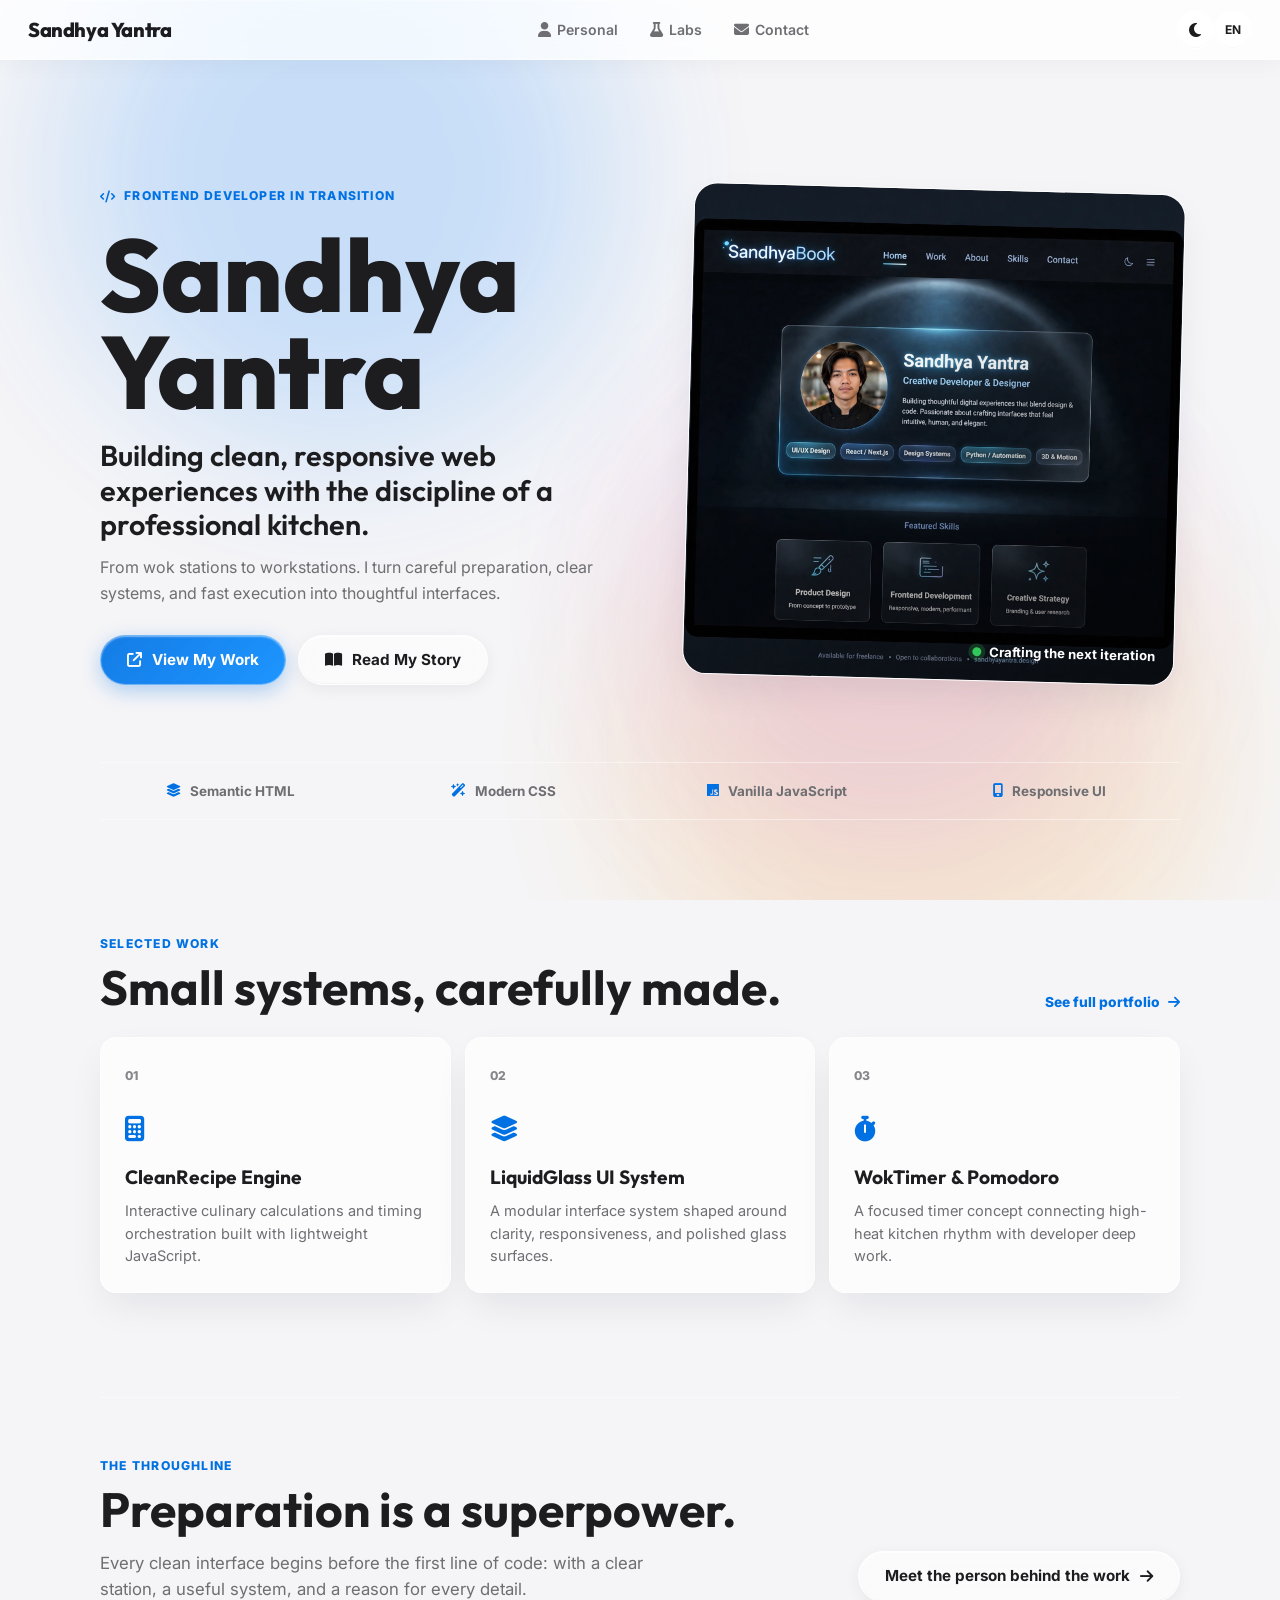
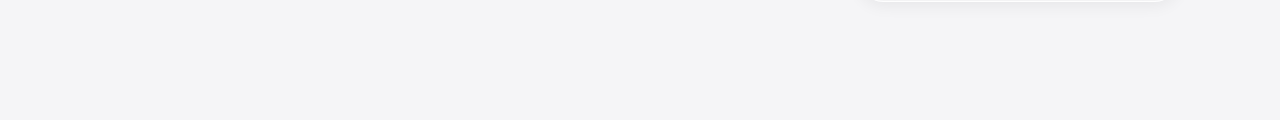
==== commit 341fd9af: "nambahin cover image trus ada sedikit taburan garem hehe" ====
--- a/index.html
+++ b/index.html
@@ -27,7 +27,7 @@
   </div>
 
   <!-- ==========================================================================
-       APPLE LIQUID GLASS TOP NAVIGATION BAR
+       BAR
        ========================================================================== -->
   <header class="glass-navbar">
     <!-- Left: Brand Title -->
@@ -37,10 +37,10 @@
 
     <!-- Center: Navigation Tabs -->
     <nav class="glass-nav-center" aria-label="Main Navigation">
-      <a href="index.html" class="glass-nav-tab active" title="Home">
+      <!-- <a href="index.html" class="glass-nav-tab active" title="Home">
         <i class="fa-solid fa-house"></i>
         <span class="tab-label">Home</span>
-      </a>
+      </a> -->
       <a href="personal.html" class="glass-nav-tab" title="Personal Profile">
         <i class="fa-solid fa-user"></i>
         <span class="tab-label">Personal</span>
@@ -49,9 +49,9 @@
         <i class="fa-solid fa-flask"></i>
         <span class="tab-label">Labs</span>
       </a>
-      <a href="story.html" class="glass-nav-tab" title="My Story">
+      <!-- <a href="story.html" class="glass-nav-tab" title="My Story">
         <i class="fa-solid fa-book-open"></i>
-        <span class="tab-label">Story</span>
+        <span class="tab-label">Story</span> -->
       </a>
       <a href="contact.html" class="glass-nav-tab" title="Contact">
         <i class="fa-solid fa-envelope"></i>
@@ -83,7 +83,7 @@
         </div>
       </div>
       <div class="landing-hero-visual">
-        <img src="https://images.unsplash.com/photo-1555396273-367ea4eb4db5?w=1200&auto=format&fit=crop&q=80" loading="eager" decoding="async" alt="Culinary workspace representing Sandhya Yantra's transition into technology">
+        <img src="assets/img/index-image.webp" loading="eager" decoding="async" alt="Culinary workspace representing Sandhya Yantra's transition into technology">
         <div class="landing-visual-caption"><span class="landing-status-dot"></span> Crafting the next iteration</div>
       </div>
     </section>
--- a/assets/css/style.css
+++ b/assets/css/style.css
@@ -323,7 +323,7 @@
     var(--mouse-glow-border),
     transparent 60%
   );
-  -webkit-mask: linear-gradient(#fff 0 0) content-box, linear-gradient(#fff 0 0);
+  /* -webkit-mask: linear-gradient(#fff 0 0) content-box, linear-gradient(#fff 0 0); */
   -webkit-mask-composite: xor;
   mask-composite: exclude;
   opacity: 0;
@@ -734,11 +734,22 @@
   text-transform: uppercase;
 }
 
-.personal-cover-placeholder span {
+.personal-cover-placeholder img {
   padding: 9px 14px;
   border: 1px solid rgba(255, 255, 255, 0.28);
   border-radius: var(--radius-full);
   background: rgba(0, 0, 0, 0.2);
+  width: 100%;
+  height: 100%;
+  object-fit: cover;
+  display: block;
+}
+
+.personal-cover-image {
+  width: 100%;
+  height: 100%;
+  object-fit: cover;
+  display: flex;
 }
 
 .personal-cover-placeholder i {
